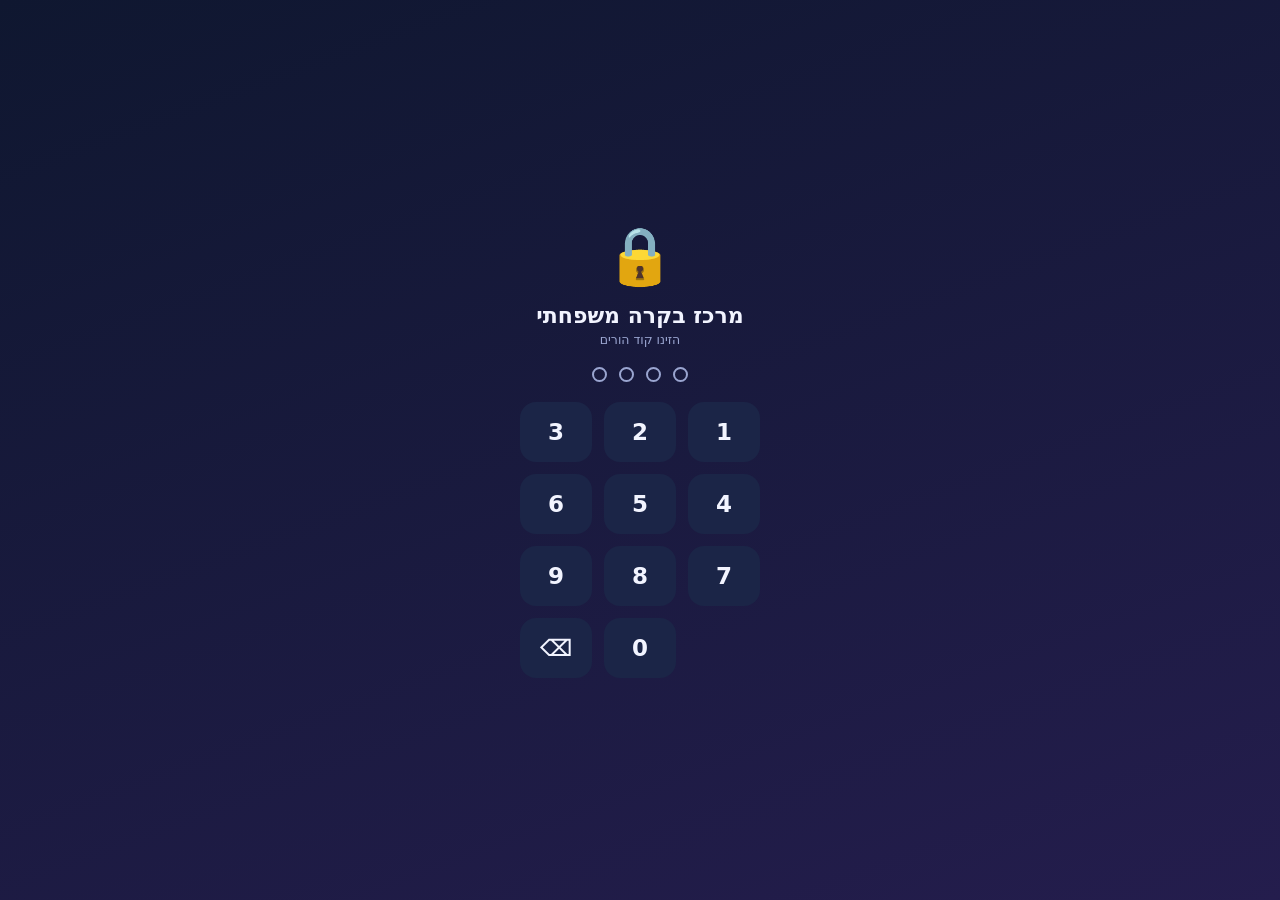
==== index.html @ f5204a2d "family control center hub + gatekeeper v1" ====
<!DOCTYPE html>
<html lang="he" dir="rtl">
<head>
<meta charset="utf-8">
<meta name="viewport" content="width=device-width,initial-scale=1,viewport-fit=cover">
<meta name="theme-color" content="#1e2a5a">
<title>מרכז בקרה משפחתי</title>
<link rel="manifest" href="manifest.webmanifest">
<link rel="icon" href="icon-192.png">
<link rel="apple-touch-icon" href="icon-192.png">
<style>
:root{--bg:#0f1730;--card:#1b2547;--card2:#232f5c;--txt:#f2f4ff;--dim:#9aa5d0;--acc:#ffd166;--ok:#4ade80;--bad:#f87171;--blue:#6aa9ff;}
*{box-sizing:border-box;margin:0;padding:0}
html{scroll-behavior:smooth}
body{font-family:system-ui,-apple-system,"Segoe UI",Arial,sans-serif;background:var(--bg);color:var(--txt);min-height:100vh;padding-bottom:76px}
header{background:linear-gradient(135deg,#1e2a5a,#3b2f6e);padding:18px 16px 14px;position:sticky;top:0;z-index:50;box-shadow:0 2px 12px rgba(0,0,0,.35)}
header h1{font-size:20px;font-weight:800}
header .sub{color:var(--dim);font-size:12px;margin-top:2px}
.wrap{padding:14px;max-width:560px;margin:0 auto}
.card{background:var(--card);border-radius:16px;padding:14px;margin-bottom:12px;box-shadow:0 2px 8px rgba(0,0,0,.25)}
.row{display:flex;align-items:center;gap:10px}
.between{justify-content:space-between}
.grow{flex:1}
.name{font-size:17px;font-weight:800}
.dim{color:var(--dim);font-size:12.5px}
.bar{height:9px;background:#0d1330;border-radius:99px;overflow:hidden;margin:8px 0 4px}
.bar>i{display:block;height:100%;background:var(--ok);border-radius:99px;transition:width .4s}
.bar.over>i{background:var(--bad)}
.chip{display:inline-block;background:var(--card2);border-radius:99px;padding:3px 10px;font-size:12px;font-weight:700;color:var(--acc)}
.live{display:inline-flex;align-items:center;gap:5px;color:var(--ok);font-size:12.5px;font-weight:700}
.dot{width:8px;height:8px;border-radius:50%;background:var(--ok);animation:p 1.2s infinite}
@keyframes p{50%{opacity:.3}}
button{font-family:inherit;cursor:pointer;border:none}
.btn{background:var(--card2);color:var(--txt);border-radius:12px;padding:9px 14px;font-size:14px;font-weight:700}
.btn.acc{background:var(--acc);color:#222}
.btn.bad{background:#4a1f2a;color:var(--bad)}
.btn.big{width:100%;padding:16px;font-size:18px;border-radius:16px;font-weight:800}
.btn.pause{background:linear-gradient(135deg,#e5484d,#b3353f);color:#fff}
.btn.resume{background:linear-gradient(135deg,#22a35a,#187a43);color:#fff}
.minibtns{display:flex;gap:6px;flex-wrap:wrap;margin-top:8px}
.minibtns .btn{padding:6px 10px;font-size:13px}
.appitem{display:flex;align-items:center;gap:12px;padding:10px 0;border-bottom:1px solid #2a3560}
.appitem:last-child{border-bottom:none}
.emoji{font-size:26px}
.sw{position:relative;width:46px;height:26px;background:#39406b;border-radius:99px;transition:.2s;flex-shrink:0}
.sw.on{background:var(--ok)}
.sw::after{content:'';position:absolute;top:3px;inset-inline-start:3px;width:20px;height:20px;border-radius:50%;background:#fff;transition:.2s}
.sw.on::after{transform:translateX(-20px)}
input,select{background:#0d1330;color:var(--txt);border:1px solid #39406b;border-radius:10px;padding:9px 10px;font-size:15px;font-family:inherit;width:100%}
input[type=time]{direction:ltr;text-align:center}
label{font-size:13px;color:var(--dim);display:block;margin:10px 0 4px}
nav{position:fixed;bottom:0;left:0;right:0;background:#141c3d;display:flex;border-top:1px solid #2a3560;z-index:60}
nav button{flex:1;background:none;color:var(--dim);padding:10px 4px 12px;font-size:12px;font-weight:700;display:flex;flex-direction:column;align-items:center;gap:3px}
nav button.on{color:var(--acc)}
nav button span{font-size:19px}
.toast{position:fixed;top:12px;left:50%;transform:translateX(-50%);background:var(--ok);color:#06270f;font-weight:800;padding:10px 18px;border-radius:99px;z-index:200;font-size:14px;box-shadow:0 4px 14px rgba(0,0,0,.4)}
table{width:100%;border-collapse:collapse;font-size:13.5px}
th,td{padding:7px 6px;text-align:center;border-bottom:1px solid #2a3560}
th{color:var(--dim);font-size:12px}
#lock{position:fixed;inset:0;background:linear-gradient(160deg,#0f1730,#241d4d);display:flex;flex-direction:column;align-items:center;justify-content:center;z-index:300;padding:24px}
#lock h2{font-size:22px;margin:14px 0 4px}
#pinDisp{display:flex;gap:12px;margin:20px 0}
#pinDisp i{width:15px;height:15px;border-radius:50%;border:2px solid var(--dim);display:block}
#pinDisp i.f{background:var(--acc);border-color:var(--acc)}
.pad{display:grid;grid-template-columns:repeat(3,72px);gap:12px}
.pad button{height:60px;border-radius:16px;background:var(--card);color:var(--txt);font-size:23px;font-weight:800}
.pad button:active{background:var(--card2)}
h3.sec{font-size:15px;color:var(--dim);margin:16px 2px 8px;font-weight:800}
a{color:var(--blue);text-decoration:none}
.openbtn{font-size:12.5px;color:var(--blue);font-weight:700;background:none;border:1px solid #39406b;border-radius:99px;padding:4px 12px}
</style>
</head>
<body>
<header><h1>🎛️ מרכז בקרה משפחתי</h1><div class="sub" id="hdrSub">טוען...</div></header>
<div class="wrap">

<section id="v-main">
  <div class="card">
    <button class="btn big pause" id="pauseBtn">⏸️ הפסקת הכל עכשיו</button>
    <div class="dim" style="margin-top:8px;text-align:center" id="pauseState"></div>
  </div>
  <h3 class="sec">הילדים היום</h3>
  <div id="kidsCards"></div>
</section>

<section id="v-apps" style="display:none">
  <h3 class="sec">אפליקציות מנוהלות (הפעלה/השבתה)</h3>
  <div class="card" id="managedApps"></div>
  <h3 class="sec">כל האפליקציות והמשחקים</h3>
  <div class="card" id="allApps"></div>
</section>

<section id="v-stats" style="display:none">
  <h3 class="sec">דקות משחק - 7 ימים אחרונים</h3>
  <div class="card" id="weekStats">טוען...</div>
  <h3 class="sec">היום - לפי אפליקציה</h3>
  <div class="card" id="appStats">טוען...</div>
</section>

<section id="v-set" style="display:none">
  <div class="card">
    <div class="name">חלון זמן מותר</div>
    <div class="row" style="margin-top:8px">
      <div class="grow"><label>מ-</label><input type="time" id="winStart"></div>
      <div class="grow"><label>עד</label><input type="time" id="winEnd"></div>
    </div>
    <label>מגבלה יומית רגילה (דקות)</label>
    <input type="number" id="defMin" min="0" max="600">
    <div style="margin-top:12px"><button class="btn acc" id="saveWin">שמירה</button></div>
  </div>
  <div class="card">
    <div class="name">קוד כניסה (PIN)</div>
    <label>קוד חדש (4 ספרות)</label>
    <input type="tel" id="newPin" maxlength="4" inputmode="numeric" style="direction:ltr;text-align:center">
    <div style="margin-top:12px"><button class="btn acc" id="savePin">שינוי קוד</button></div>
  </div>
  <div class="card">
    <div class="name">מגבלה אישית לכל ילד (דקות)</div>
    <div class="dim" style="margin-top:4px">ריק = המגבלה הרגילה</div>
    <div id="kidLimits"></div>
    <div style="margin-top:12px"><button class="btn acc" id="saveLimits">שמירה</button></div>
  </div>
</section>

</div>
<nav>
  <button class="on" data-v="v-main"><span>🏠</span>ראשי</button>
  <button data-v="v-apps"><span>🎮</span>אפליקציות</button>
  <button data-v="v-stats"><span>📊</span>סטטיסטיקה</button>
  <button data-v="v-set"><span>⚙️</span>הגדרות</button>
</nav>

<div id="lock">
  <div style="font-size:56px">🔒</div>
  <h2>מרכז בקרה משפחתי</h2>
  <div class="dim">הזינו קוד הורים</div>
  <div id="pinDisp"><i></i><i></i><i></i><i></i></div>
  <div class="pad" id="pad"></div>
</div>

<script>
'use strict';
var API='https://kvdb.io/NxA2jTKKEfbo8mJpDN6gkU';
var cfg=null,kidsToday={},liveMap={},bonusMap={};
function enc(p){return p.split('/').map(encodeURIComponent).join('/');}
function get(k){return fetch(API+'/'+enc(k),{cache:'no-store'}).then(function(r){return r.ok?r.text():'';}).catch(function(){return '';});}
function set(k,v){return fetch(API+'/'+enc(k),{method:'POST',body:String(v)}).then(function(r){return r.ok;}).catch(function(){return false;});}
function incr(k,d){return fetch(API+'/'+enc(k),{method:'PATCH',body:(d>=0?'+':'')+d}).then(function(r){if(!r.ok)return set(k,d);}).catch(function(){});}
function list(p){return fetch(API+'/?prefix='+encodeURIComponent(p),{cache:'no-store'}).then(function(r){return r.ok?r.text():'';}).then(function(t){return t?t.split('\n').filter(Boolean):[];}).catch(function(){return [];});}
function dayKey(d){d=d||new Date();return d.getFullYear()+('0'+(d.getMonth()+1)).slice(-2)+('0'+d.getDate()).slice(-2);}
function toast(t){var e=document.createElement('div');e.className='toast';e.textContent=t;document.body.appendChild(e);setTimeout(function(){e.remove();},2200);}
function saveCfg(){return set('cfg',JSON.stringify(cfg)).then(function(ok){toast(ok?'נשמר ✓':'שגיאה בשמירה');render();});}
function allowMin(k){var m=cfg.defaultMin||30;if(cfg.overrides&&cfg.overrides[k])m=cfg.overrides[k];return m;}
function allowSec(k){return allowMin(k)*60+(bonusMap[k]||0);}

function loadAll(){
  return get('cfg').then(function(t){
    if(t){try{cfg=JSON.parse(t);}catch(e){}}
    if(!cfg){document.getElementById('hdrSub').textContent='שגיאה בטעינת הנתונים - בדקו חיבור';return;}
    var d=dayKey(),jobs=[];
    cfg.kids.forEach(function(k){
      jobs.push(get('u/'+d+'/'+k).then(function(v){kidsToday[k]=parseInt(v,10)||0;}));
      jobs.push(get('b/'+d+'/'+k).then(function(v){bonusMap[k]=parseInt(v,10)||0;}));
      jobs.push(get('live/'+k).then(function(v){try{liveMap[k]=JSON.parse(v);}catch(e){liveMap[k]=null;}}));
    });
    return Promise.all(jobs).then(render);
  });
}
function appName(id){for(var i=0;i<cfg.apps.length;i++)if(cfg.apps[i].id===id)return cfg.apps[i].name;return id;}
function appEmoji(id){for(var i=0;i<cfg.apps.length;i++)if(cfg.apps[i].id===id)return cfg.apps[i].emoji||'🎮';return '🎮';}

function render(){
  if(!cfg)return;
  document.getElementById('hdrSub').textContent='חלון משחק: '+cfg.windowStart+' - '+cfg.windowEnd+' • מגבלה: '+cfg.defaultMin+' דקות';
  var paused=cfg.pauseUntil&&Date.now()<cfg.pauseUntil;
  var pb=document.getElementById('pauseBtn');
  pb.className='btn big '+(paused?'resume':'pause');
  pb.textContent=paused?'▶️ חזרה לפעילות':'⏸️ הפסקת הכל עכשיו';
  document.getElementById('pauseState').textContent=paused?'מושהה כרגע - כל האפליקציות חסומות':'';
  var kc=document.getElementById('kidsCards');kc.innerHTML='';
  cfg.kids.forEach(function(k){
    var used=kidsToday[k]||0,allow=allowSec(k),min=Math.floor(used/60),am=allowMin(k);
    var lv=liveMap[k],isLive=lv&&(Date.now()-lv.ts<120000);
    var pct=allow>0?Math.min(100,Math.round(used/allow*100)):(used>0?100:0);
    var c=document.createElement('div');c.className='card';
    c.innerHTML='<div class="row between"><div class="row"><div class="name">'+k+'</div>'+
      (isLive?'<span class="live"><span class="dot"></span>משחק/ת עכשיו '+appEmoji(lv.app)+' '+appName(lv.app)+'</span>':'')+
      '</div><span class="chip">'+min+' / '+am+' דקות</span></div>'+
      '<div class="bar'+(used>=allow?' over':'')+'"><i style="width:'+pct+'%"></i></div>'+
      '<div class="dim">'+(bonusMap[k]?(bonusMap[k]>0?'בונוס היום: +':'קיזוז היום: ')+Math.round(bonusMap[k]/60)+' דקות':'')+'</div>'+
      '<div class="minibtns">'+
      '<button class="btn" data-k="'+k+'" data-b="300">+5 בונוס</button>'+
      '<button class="btn" data-k="'+k+'" data-b="600">+10 בונוס</button>'+
      '<button class="btn bad" data-k="'+k+'" data-b="-300">-5 קיזוז</button>'+
      '<button class="btn bad" data-k="'+k+'" data-b="-600">-10 קיזוז</button></div>';
    kc.appendChild(c);
  });
  kc.querySelectorAll('button[data-b]').forEach(function(b){
    b.onclick=function(){
      incr('b/'+dayKey()+'/'+b.getAttribute('data-k'),+b.getAttribute('data-b')).then(function(){
        toast('עודכן ✓');loadAll();
      });
    };
  });
  var ma=document.getElementById('managedApps');ma.innerHTML='';
  var aa=document.getElementById('allApps');aa.innerHTML='';
  cfg.apps.forEach(function(a){
    if(a.managed){
      var d=document.createElement('div');d.className='appitem';
      d.innerHTML='<span class="emoji">'+a.emoji+'</span><div class="grow"><div style="font-weight:700">'+a.name+'</div><div class="dim">'+(a.enabled!==false?'פעיל':'מושבת')+'</div></div>';
      var sw=document.createElement('button');sw.className='sw'+(a.enabled!==false?' on':'');sw.setAttribute('aria-label','toggle');
      sw.onclick=function(){a.enabled=!(a.enabled!==false);saveCfg();};
      d.appendChild(sw);ma.appendChild(d);
    }
    var l=document.createElement('div');l.className='appitem';
    l.innerHTML='<span class="emoji">'+a.emoji+'</span><div class="grow"><div style="font-weight:700">'+a.name+'</div>'+(a.managed?'<div class="dim">מנוהלת עם מגבלות</div>':'<div class="dim">פתיחה חופשית</div>')+'</div>';
    var o=document.createElement('a');o.className='openbtn';o.href=a.url;o.target='_blank';o.rel='noopener';o.textContent='פתיחה';
    l.appendChild(o);aa.appendChild(l);
  });
  document.getElementById('winStart').value=cfg.windowStart||'13:00';
  document.getElementById('winEnd').value=cfg.windowEnd||'20:30';
  document.getElementById('defMin').value=cfg.defaultMin||30;
  var kl=document.getElementById('kidLimits');kl.innerHTML='';
  cfg.kids.forEach(function(k){
    var w=document.createElement('div');w.className='row';w.style.marginTop='8px';
    w.innerHTML='<div style="width:80px;font-weight:700">'+k+'</div><div class="grow"><input type="number" min="0" max="600" data-k="'+k+'" value="'+(cfg.overrides&&cfg.overrides[k]?cfg.overrides[k]:'')+'" placeholder="'+(cfg.defaultMin||30)+'"></div>';
    kl.appendChild(w);
  });
}

function renderStats(){
  if(!cfg)return;
  var days=[],i,d;
  for(i=6;i>=0;i--){d=new Date();d.setDate(d.getDate()-i);days.push(d);}
  var dayNames=['א׳','ב׳','ג׳','ד׳','ה׳','ו׳','ש׳'];
  var jobs={},keys=[];
  days.forEach(function(d){var dk=dayKey(d);cfg.kids.forEach(function(k){var key=dk+'|'+k;keys.push(key);jobs[key]=get('u/'+dk+'/'+k).then(function(v){return parseInt(v,10)||0;});});});
  var all=keys.map(function(k){return jobs[k];});
  Promise.all(all).then(function(vals){
    var M={};keys.forEach(function(k,ix){M[k]=vals[ix];});
    var h='<table><tr><th>יום</th>';cfg.kids.forEach(function(k){h+='<th>'+k+'</th>';});h+='</tr>';
    days.forEach(function(d){
      var dk=dayKey(d);h+='<tr><td>'+dayNames[d.getDay()]+' '+d.getDate()+'/'+(d.getMonth()+1)+'</td>';
      cfg.kids.forEach(function(k){var m=Math.floor((M[dk+'|'+k]||0)/60);h+='<td'+(m>0?' style="color:var(--acc);font-weight:700"':'')+'>'+(m||'-')+'</td>';});
      h+='</tr>';
    });
    document.getElementById('weekStats').innerHTML=h+'</table>';
  });
  var dk=dayKey();
  list('ua/'+dk).then(function(keys){
    if(!keys.length){document.getElementById('appStats').innerHTML='<div class="dim">עוד לא נרשם משחק היום</div>';return;}
    var prefix='ua/'+dk+'/';
    function sd(s){try{return decodeURIComponent(s);}catch(e){return s;}}
    var jobs=keys.map(function(x){
      var rest=x.indexOf(prefix)===0?x.slice(prefix.length):x;
      var segs=rest.split('/').map(sd);
      return get('ua/'+dk+'/'+segs.join('/')).then(function(v){return {path:segs.join('/'),sec:parseInt(v,10)||0};});
    });
    Promise.all(jobs).then(function(rows){
      var h='<table><tr><th>ילד/ה</th><th>אפליקציה</th><th>דקות</th></tr>';
      rows.sort(function(a,b){return b.sec-a.sec;});
      rows.forEach(function(r){var p=r.path.split('/');h+='<tr><td>'+p[0]+'</td><td>'+appEmoji(p.slice(1).join('/'))+' '+appName(p.slice(1).join('/'))+'</td><td style="color:var(--acc);font-weight:700">'+Math.max(1,Math.round(r.sec/60))+'</td></tr>';});
      document.getElementById('appStats').innerHTML=h+'</table>';
    });
  });
}

document.getElementById('pauseBtn').onclick=function(){
  if(!cfg)return;
  var paused=cfg.pauseUntil&&Date.now()<cfg.pauseUntil;
  cfg.pauseUntil=paused?0:Date.now()+24*3600*1000;
  saveCfg();
};
document.getElementById('saveWin').onclick=function(){
  cfg.windowStart=document.getElementById('winStart').value||'13:00';
  cfg.windowEnd=document.getElementById('winEnd').value||'20:30';
  cfg.defaultMin=parseInt(document.getElementById('defMin').value,10)||30;
  saveCfg();
};
document.getElementById('savePin').onclick=function(){
  var p=document.getElementById('newPin').value;
  if(!/^\d{4}$/.test(p)){toast('הקוד חייב להיות 4 ספרות');return;}
  cfg.pin=p;saveCfg();
};
document.getElementById('saveLimits').onclick=function(){
  cfg.overrides=cfg.overrides||{};
  document.querySelectorAll('#kidLimits input').forEach(function(inp){
    var k=inp.getAttribute('data-k');
    if(inp.value===''){delete cfg.overrides[k];}else{cfg.overrides[k]=parseInt(inp.value,10)||0;}
  });
  saveCfg();
};
document.querySelectorAll('nav button').forEach(function(b){
  b.onclick=function(){
    document.querySelectorAll('nav button').forEach(function(x){x.classList.remove('on');});
    b.classList.add('on');
    ['v-main','v-apps','v-stats','v-set'].forEach(function(v){document.getElementById(v).style.display='none';});
    document.getElementById(b.getAttribute('data-v')).style.display='';
    window.scrollTo(0,0);
    if(b.getAttribute('data-v')==='v-stats')renderStats();
  };
});

/* PIN lock */
var pin='',LOCK=document.getElementById('lock');
var pad=document.getElementById('pad');
'123456789 0'.split('').forEach(function(ch){
  if(ch===' '){pad.appendChild(document.createElement('span'));return;}
  var b=document.createElement('button');b.textContent=ch;
  b.onclick=function(){
    if(pin.length>=4)return;pin+=ch;drawPin();
    if(pin.length===4){
      get('cfg').then(function(t){
        var c=null;try{c=JSON.parse(t);}catch(e){}
        var want=(c&&c.pin)||'2580';
        if(pin===want){cfg=c;sessionStorage.setItem('hub_ok','1');LOCK.style.display='none';loadAll();setInterval(loadAll,30000);}
        else{pin='';drawPin();document.getElementById('pinDisp').animate([{transform:'translateX(0)'},{transform:'translateX(8px)'},{transform:'translateX(-8px)'},{transform:'translateX(0)'}],{duration:250});}
      });
    }
  };
  pad.appendChild(b);
});
var clr=document.createElement('button');clr.textContent='⌫';clr.onclick=function(){pin=pin.slice(0,-1);drawPin();};pad.appendChild(clr);
function drawPin(){var d=document.getElementById('pinDisp').children;for(var i=0;i<4;i++)d[i].className=i<pin.length?'f':'';}
if(sessionStorage.getItem('hub_ok')==='1'){LOCK.style.display='none';loadAll().then(function(){if(!cfg){LOCK.style.display='';}else setInterval(loadAll,30000);});}
window.addEventListener('pageshow',function(){if(cfg)loadAll();});
</script>
<script>
if('serviceWorker' in navigator){navigator.serviceWorker.register('sw.js').catch(function(){});}
</script>
</body>
</html>
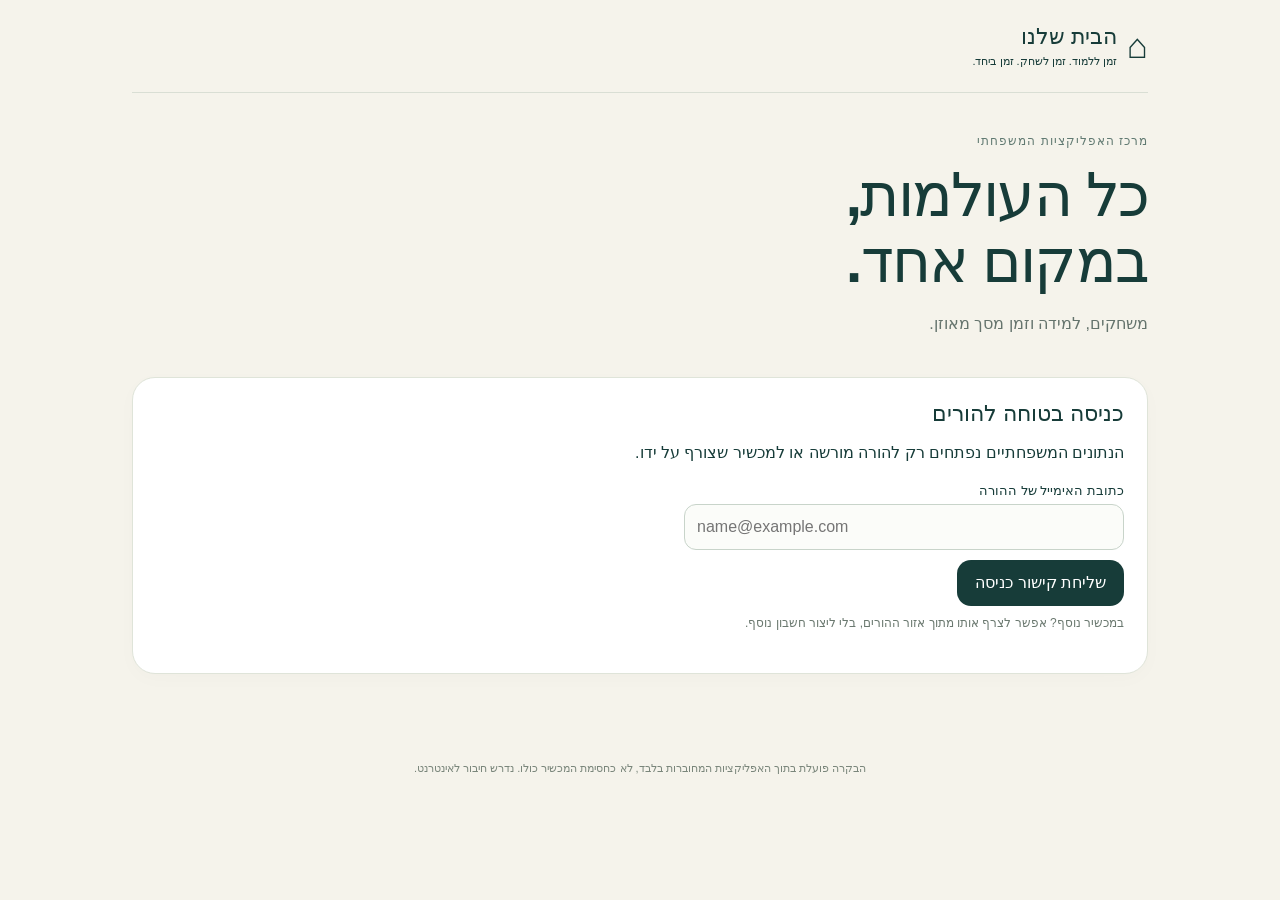
==== commit 18145f1a: "Secure family hub with authenticated parents and device pairing" ====
--- a/index.html
+++ b/index.html
@@ -1,332 +1,2 @@
-<!DOCTYPE html>
-<html lang="he" dir="rtl">
-<head>
-<meta charset="utf-8">
-<meta name="viewport" content="width=device-width,initial-scale=1,viewport-fit=cover">
-<meta name="theme-color" content="#1e2a5a">
-<title>מרכז בקרה משפחתי</title>
-<link rel="manifest" href="manifest.webmanifest">
-<link rel="icon" href="icon-192.png">
-<link rel="apple-touch-icon" href="icon-192.png">
-<style>
-:root{--bg:#0f1730;--card:#1b2547;--card2:#232f5c;--txt:#f2f4ff;--dim:#9aa5d0;--acc:#ffd166;--ok:#4ade80;--bad:#f87171;--blue:#6aa9ff;}
-*{box-sizing:border-box;margin:0;padding:0}
-html{scroll-behavior:smooth}
-body{font-family:system-ui,-apple-system,"Segoe UI",Arial,sans-serif;background:var(--bg);color:var(--txt);min-height:100vh;padding-bottom:76px}
-header{background:linear-gradient(135deg,#1e2a5a,#3b2f6e);padding:18px 16px 14px;position:sticky;top:0;z-index:50;box-shadow:0 2px 12px rgba(0,0,0,.35)}
-header h1{font-size:20px;font-weight:800}
-header .sub{color:var(--dim);font-size:12px;margin-top:2px}
-.wrap{padding:14px;max-width:560px;margin:0 auto}
-.card{background:var(--card);border-radius:16px;padding:14px;margin-bottom:12px;box-shadow:0 2px 8px rgba(0,0,0,.25)}
-.row{display:flex;align-items:center;gap:10px}
-.between{justify-content:space-between}
-.grow{flex:1}
-.name{font-size:17px;font-weight:800}
-.dim{color:var(--dim);font-size:12.5px}
-.bar{height:9px;background:#0d1330;border-radius:99px;overflow:hidden;margin:8px 0 4px}
-.bar>i{display:block;height:100%;background:var(--ok);border-radius:99px;transition:width .4s}
-.bar.over>i{background:var(--bad)}
-.chip{display:inline-block;background:var(--card2);border-radius:99px;padding:3px 10px;font-size:12px;font-weight:700;color:var(--acc)}
-.live{display:inline-flex;align-items:center;gap:5px;color:var(--ok);font-size:12.5px;font-weight:700}
-.dot{width:8px;height:8px;border-radius:50%;background:var(--ok);animation:p 1.2s infinite}
-@keyframes p{50%{opacity:.3}}
-button{font-family:inherit;cursor:pointer;border:none}
-.btn{background:var(--card2);color:var(--txt);border-radius:12px;padding:9px 14px;font-size:14px;font-weight:700}
-.btn.acc{background:var(--acc);color:#222}
-.btn.bad{background:#4a1f2a;color:var(--bad)}
-.btn.big{width:100%;padding:16px;font-size:18px;border-radius:16px;font-weight:800}
-.btn.pause{background:linear-gradient(135deg,#e5484d,#b3353f);color:#fff}
-.btn.resume{background:linear-gradient(135deg,#22a35a,#187a43);color:#fff}
-.minibtns{display:flex;gap:6px;flex-wrap:wrap;margin-top:8px}
-.minibtns .btn{padding:6px 10px;font-size:13px}
-.appitem{display:flex;align-items:center;gap:12px;padding:10px 0;border-bottom:1px solid #2a3560}
-.appitem:last-child{border-bottom:none}
-.emoji{font-size:26px}
-.sw{position:relative;width:46px;height:26px;background:#39406b;border-radius:99px;transition:.2s;flex-shrink:0}
-.sw.on{background:var(--ok)}
-.sw::after{content:'';position:absolute;top:3px;inset-inline-start:3px;width:20px;height:20px;border-radius:50%;background:#fff;transition:.2s}
-.sw.on::after{transform:translateX(-20px)}
-input,select{background:#0d1330;color:var(--txt);border:1px solid #39406b;border-radius:10px;padding:9px 10px;font-size:15px;font-family:inherit;width:100%}
-input[type=time]{direction:ltr;text-align:center}
-label{font-size:13px;color:var(--dim);display:block;margin:10px 0 4px}
-nav{position:fixed;bottom:0;left:0;right:0;background:#141c3d;display:flex;border-top:1px solid #2a3560;z-index:60}
-nav button{flex:1;background:none;color:var(--dim);padding:10px 4px 12px;font-size:12px;font-weight:700;display:flex;flex-direction:column;align-items:center;gap:3px}
-nav button.on{color:var(--acc)}
-nav button span{font-size:19px}
-.toast{position:fixed;top:12px;left:50%;transform:translateX(-50%);background:var(--ok);color:#06270f;font-weight:800;padding:10px 18px;border-radius:99px;z-index:200;font-size:14px;box-shadow:0 4px 14px rgba(0,0,0,.4)}
-table{width:100%;border-collapse:collapse;font-size:13.5px}
-th,td{padding:7px 6px;text-align:center;border-bottom:1px solid #2a3560}
-th{color:var(--dim);font-size:12px}
-#lock{position:fixed;inset:0;background:linear-gradient(160deg,#0f1730,#241d4d);display:flex;flex-direction:column;align-items:center;justify-content:center;z-index:300;padding:24px}
-#lock h2{font-size:22px;margin:14px 0 4px}
-#pinDisp{display:flex;gap:12px;margin:20px 0}
-#pinDisp i{width:15px;height:15px;border-radius:50%;border:2px solid var(--dim);display:block}
-#pinDisp i.f{background:var(--acc);border-color:var(--acc)}
-.pad{display:grid;grid-template-columns:repeat(3,72px);gap:12px}
-.pad button{height:60px;border-radius:16px;background:var(--card);color:var(--txt);font-size:23px;font-weight:800}
-.pad button:active{background:var(--card2)}
-h3.sec{font-size:15px;color:var(--dim);margin:16px 2px 8px;font-weight:800}
-a{color:var(--blue);text-decoration:none}
-.openbtn{font-size:12.5px;color:var(--blue);font-weight:700;background:none;border:1px solid #39406b;border-radius:99px;padding:4px 12px}
-</style>
-</head>
-<body>
-<header><h1>🎛️ מרכז בקרה משפחתי</h1><div class="sub" id="hdrSub">טוען...</div></header>
-<div class="wrap">
-
-<section id="v-main">
-  <div class="card">
-    <button class="btn big pause" id="pauseBtn">⏸️ הפסקת הכל עכשיו</button>
-    <div class="dim" style="margin-top:8px;text-align:center" id="pauseState"></div>
-  </div>
-  <h3 class="sec">הילדים היום</h3>
-  <div id="kidsCards"></div>
-</section>
-
-<section id="v-apps" style="display:none">
-  <h3 class="sec">אפליקציות מנוהלות (הפעלה/השבתה)</h3>
-  <div class="card" id="managedApps"></div>
-  <h3 class="sec">כל האפליקציות והמשחקים</h3>
-  <div class="card" id="allApps"></div>
-</section>
-
-<section id="v-stats" style="display:none">
-  <h3 class="sec">דקות משחק - 7 ימים אחרונים</h3>
-  <div class="card" id="weekStats">טוען...</div>
-  <h3 class="sec">היום - לפי אפליקציה</h3>
-  <div class="card" id="appStats">טוען...</div>
-</section>
-
-<section id="v-set" style="display:none">
-  <div class="card">
-    <div class="name">חלון זמן מותר</div>
-    <div class="row" style="margin-top:8px">
-      <div class="grow"><label>מ-</label><input type="time" id="winStart"></div>
-      <div class="grow"><label>עד</label><input type="time" id="winEnd"></div>
-    </div>
-    <label>מגבלה יומית רגילה (דקות)</label>
-    <input type="number" id="defMin" min="0" max="600">
-    <div style="margin-top:12px"><button class="btn acc" id="saveWin">שמירה</button></div>
-  </div>
-  <div class="card">
-    <div class="name">קוד כניסה (PIN)</div>
-    <label>קוד חדש (4 ספרות)</label>
-    <input type="tel" id="newPin" maxlength="4" inputmode="numeric" style="direction:ltr;text-align:center">
-    <div style="margin-top:12px"><button class="btn acc" id="savePin">שינוי קוד</button></div>
-  </div>
-  <div class="card">
-    <div class="name">מגבלה אישית לכל ילד (דקות)</div>
-    <div class="dim" style="margin-top:4px">ריק = המגבלה הרגילה</div>
-    <div id="kidLimits"></div>
-    <div style="margin-top:12px"><button class="btn acc" id="saveLimits">שמירה</button></div>
-  </div>
-</section>
-
-</div>
-<nav>
-  <button class="on" data-v="v-main"><span>🏠</span>ראשי</button>
-  <button data-v="v-apps"><span>🎮</span>אפליקציות</button>
-  <button data-v="v-stats"><span>📊</span>סטטיסטיקה</button>
-  <button data-v="v-set"><span>⚙️</span>הגדרות</button>
-</nav>
-
-<div id="lock">
-  <div style="font-size:56px">🔒</div>
-  <h2>מרכז בקרה משפחתי</h2>
-  <div class="dim">הזינו קוד הורים</div>
-  <div id="pinDisp"><i></i><i></i><i></i><i></i></div>
-  <div class="pad" id="pad"></div>
-</div>
-
-<script>
-'use strict';
-var API='https://kvdb.io/NxA2jTKKEfbo8mJpDN6gkU';
-var cfg=null,kidsToday={},liveMap={},bonusMap={};
-function enc(p){return p.split('/').map(encodeURIComponent).join('/');}
-function get(k){return fetch(API+'/'+enc(k),{cache:'no-store'}).then(function(r){return r.ok?r.text():'';}).catch(function(){return '';});}
-function set(k,v){return fetch(API+'/'+enc(k),{method:'POST',body:String(v)}).then(function(r){return r.ok;}).catch(function(){return false;});}
-function incr(k,d){return fetch(API+'/'+enc(k),{method:'PATCH',body:(d>=0?'+':'')+d}).then(function(r){if(!r.ok)return set(k,d);}).catch(function(){});}
-function list(p){return fetch(API+'/?prefix='+encodeURIComponent(p),{cache:'no-store'}).then(function(r){return r.ok?r.text():'';}).then(function(t){return t?t.split('\n').filter(Boolean):[];}).catch(function(){return [];});}
-function dayKey(d){d=d||new Date();return d.getFullYear()+('0'+(d.getMonth()+1)).slice(-2)+('0'+d.getDate()).slice(-2);}
-function toast(t){var e=document.createElement('div');e.className='toast';e.textContent=t;document.body.appendChild(e);setTimeout(function(){e.remove();},2200);}
-function saveCfg(){return set('cfg',JSON.stringify(cfg)).then(function(ok){toast(ok?'נשמר ✓':'שגיאה בשמירה');render();});}
-function allowMin(k){var m=cfg.defaultMin||30;if(cfg.overrides&&cfg.overrides[k])m=cfg.overrides[k];return m;}
-function allowSec(k){return allowMin(k)*60+(bonusMap[k]||0);}
-
-function loadAll(){
-  return get('cfg').then(function(t){
-    if(t){try{cfg=JSON.parse(t);}catch(e){}}
-    if(!cfg){document.getElementById('hdrSub').textContent='שגיאה בטעינת הנתונים - בדקו חיבור';return;}
-    var d=dayKey(),jobs=[];
-    cfg.kids.forEach(function(k){
-      jobs.push(get('u/'+d+'/'+k).then(function(v){kidsToday[k]=parseInt(v,10)||0;}));
-      jobs.push(get('b/'+d+'/'+k).then(function(v){bonusMap[k]=parseInt(v,10)||0;}));
-      jobs.push(get('live/'+k).then(function(v){try{liveMap[k]=JSON.parse(v);}catch(e){liveMap[k]=null;}}));
-    });
-    return Promise.all(jobs).then(render);
-  });
-}
-function appName(id){for(var i=0;i<cfg.apps.length;i++)if(cfg.apps[i].id===id)return cfg.apps[i].name;return id;}
-function appEmoji(id){for(var i=0;i<cfg.apps.length;i++)if(cfg.apps[i].id===id)return cfg.apps[i].emoji||'🎮';return '🎮';}
-
-function render(){
-  if(!cfg)return;
-  document.getElementById('hdrSub').textContent='חלון משחק: '+cfg.windowStart+' - '+cfg.windowEnd+' • מגבלה: '+cfg.defaultMin+' דקות';
-  var paused=cfg.pauseUntil&&Date.now()<cfg.pauseUntil;
-  var pb=document.getElementById('pauseBtn');
-  pb.className='btn big '+(paused?'resume':'pause');
-  pb.textContent=paused?'▶️ חזרה לפעילות':'⏸️ הפסקת הכל עכשיו';
-  document.getElementById('pauseState').textContent=paused?'מושהה כרגע - כל האפליקציות חסומות':'';
-  var kc=document.getElementById('kidsCards');kc.innerHTML='';
-  cfg.kids.forEach(function(k){
-    var used=kidsToday[k]||0,allow=allowSec(k),min=Math.floor(used/60),am=allowMin(k);
-    var lv=liveMap[k],isLive=lv&&(Date.now()-lv.ts<120000);
-    var pct=allow>0?Math.min(100,Math.round(used/allow*100)):(used>0?100:0);
-    var c=document.createElement('div');c.className='card';
-    c.innerHTML='<div class="row between"><div class="row"><div class="name">'+k+'</div>'+
-      (isLive?'<span class="live"><span class="dot"></span>משחק/ת עכשיו '+appEmoji(lv.app)+' '+appName(lv.app)+'</span>':'')+
-      '</div><span class="chip">'+min+' / '+am+' דקות</span></div>'+
-      '<div class="bar'+(used>=allow?' over':'')+'"><i style="width:'+pct+'%"></i></div>'+
-      '<div class="dim">'+(bonusMap[k]?(bonusMap[k]>0?'בונוס היום: +':'קיזוז היום: ')+Math.round(bonusMap[k]/60)+' דקות':'')+'</div>'+
-      '<div class="minibtns">'+
-      '<button class="btn" data-k="'+k+'" data-b="300">+5 בונוס</button>'+
-      '<button class="btn" data-k="'+k+'" data-b="600">+10 בונוס</button>'+
-      '<button class="btn bad" data-k="'+k+'" data-b="-300">-5 קיזוז</button>'+
-      '<button class="btn bad" data-k="'+k+'" data-b="-600">-10 קיזוז</button></div>';
-    kc.appendChild(c);
-  });
-  kc.querySelectorAll('button[data-b]').forEach(function(b){
-    b.onclick=function(){
-      incr('b/'+dayKey()+'/'+b.getAttribute('data-k'),+b.getAttribute('data-b')).then(function(){
-        toast('עודכן ✓');loadAll();
-      });
-    };
-  });
-  var ma=document.getElementById('managedApps');ma.innerHTML='';
-  var aa=document.getElementById('allApps');aa.innerHTML='';
-  cfg.apps.forEach(function(a){
-    if(a.managed){
-      var d=document.createElement('div');d.className='appitem';
-      d.innerHTML='<span class="emoji">'+a.emoji+'</span><div class="grow"><div style="font-weight:700">'+a.name+'</div><div class="dim">'+(a.enabled!==false?'פעיל':'מושבת')+'</div></div>';
-      var sw=document.createElement('button');sw.className='sw'+(a.enabled!==false?' on':'');sw.setAttribute('aria-label','toggle');
-      sw.onclick=function(){a.enabled=!(a.enabled!==false);saveCfg();};
-      d.appendChild(sw);ma.appendChild(d);
-    }
-    var l=document.createElement('div');l.className='appitem';
-    l.innerHTML='<span class="emoji">'+a.emoji+'</span><div class="grow"><div style="font-weight:700">'+a.name+'</div>'+(a.managed?'<div class="dim">מנוהלת עם מגבלות</div>':'<div class="dim">פתיחה חופשית</div>')+'</div>';
-    var o=document.createElement('a');o.className='openbtn';o.href=a.url;o.target='_blank';o.rel='noopener';o.textContent='פתיחה';
-    l.appendChild(o);aa.appendChild(l);
-  });
-  document.getElementById('winStart').value=cfg.windowStart||'13:00';
-  document.getElementById('winEnd').value=cfg.windowEnd||'20:30';
-  document.getElementById('defMin').value=cfg.defaultMin||30;
-  var kl=document.getElementById('kidLimits');kl.innerHTML='';
-  cfg.kids.forEach(function(k){
-    var w=document.createElement('div');w.className='row';w.style.marginTop='8px';
-    w.innerHTML='<div style="width:80px;font-weight:700">'+k+'</div><div class="grow"><input type="number" min="0" max="600" data-k="'+k+'" value="'+(cfg.overrides&&cfg.overrides[k]?cfg.overrides[k]:'')+'" placeholder="'+(cfg.defaultMin||30)+'"></div>';
-    kl.appendChild(w);
-  });
-}
-
-function renderStats(){
-  if(!cfg)return;
-  var days=[],i,d;
-  for(i=6;i>=0;i--){d=new Date();d.setDate(d.getDate()-i);days.push(d);}
-  var dayNames=['א׳','ב׳','ג׳','ד׳','ה׳','ו׳','ש׳'];
-  var jobs={},keys=[];
-  days.forEach(function(d){var dk=dayKey(d);cfg.kids.forEach(function(k){var key=dk+'|'+k;keys.push(key);jobs[key]=get('u/'+dk+'/'+k).then(function(v){return parseInt(v,10)||0;});});});
-  var all=keys.map(function(k){return jobs[k];});
-  Promise.all(all).then(function(vals){
-    var M={};keys.forEach(function(k,ix){M[k]=vals[ix];});
-    var h='<table><tr><th>יום</th>';cfg.kids.forEach(function(k){h+='<th>'+k+'</th>';});h+='</tr>';
-    days.forEach(function(d){
-      var dk=dayKey(d);h+='<tr><td>'+dayNames[d.getDay()]+' '+d.getDate()+'/'+(d.getMonth()+1)+'</td>';
-      cfg.kids.forEach(function(k){var m=Math.floor((M[dk+'|'+k]||0)/60);h+='<td'+(m>0?' style="color:var(--acc);font-weight:700"':'')+'>'+(m||'-')+'</td>';});
-      h+='</tr>';
-    });
-    document.getElementById('weekStats').innerHTML=h+'</table>';
-  });
-  var dk=dayKey();
-  list('ua/'+dk).then(function(keys){
-    if(!keys.length){document.getElementById('appStats').innerHTML='<div class="dim">עוד לא נרשם משחק היום</div>';return;}
-    var prefix='ua/'+dk+'/';
-    function sd(s){try{return decodeURIComponent(s);}catch(e){return s;}}
-    var jobs=keys.map(function(x){
-      var rest=x.indexOf(prefix)===0?x.slice(prefix.length):x;
-      var segs=rest.split('/').map(sd);
-      return get('ua/'+dk+'/'+segs.join('/')).then(function(v){return {path:segs.join('/'),sec:parseInt(v,10)||0};});
-    });
-    Promise.all(jobs).then(function(rows){
-      var h='<table><tr><th>ילד/ה</th><th>אפליקציה</th><th>דקות</th></tr>';
-      rows.sort(function(a,b){return b.sec-a.sec;});
-      rows.forEach(function(r){var p=r.path.split('/');h+='<tr><td>'+p[0]+'</td><td>'+appEmoji(p.slice(1).join('/'))+' '+appName(p.slice(1).join('/'))+'</td><td style="color:var(--acc);font-weight:700">'+Math.max(1,Math.round(r.sec/60))+'</td></tr>';});
-      document.getElementById('appStats').innerHTML=h+'</table>';
-    });
-  });
-}
-
-document.getElementById('pauseBtn').onclick=function(){
-  if(!cfg)return;
-  var paused=cfg.pauseUntil&&Date.now()<cfg.pauseUntil;
-  cfg.pauseUntil=paused?0:Date.now()+24*3600*1000;
-  saveCfg();
-};
-document.getElementById('saveWin').onclick=function(){
-  cfg.windowStart=document.getElementById('winStart').value||'13:00';
-  cfg.windowEnd=document.getElementById('winEnd').value||'20:30';
-  cfg.defaultMin=parseInt(document.getElementById('defMin').value,10)||30;
-  saveCfg();
-};
-document.getElementById('savePin').onclick=function(){
-  var p=document.getElementById('newPin').value;
-  if(!/^\d{4}$/.test(p)){toast('הקוד חייב להיות 4 ספרות');return;}
-  cfg.pin=p;saveCfg();
-};
-document.getElementById('saveLimits').onclick=function(){
-  cfg.overrides=cfg.overrides||{};
-  document.querySelectorAll('#kidLimits input').forEach(function(inp){
-    var k=inp.getAttribute('data-k');
-    if(inp.value===''){delete cfg.overrides[k];}else{cfg.overrides[k]=parseInt(inp.value,10)||0;}
-  });
-  saveCfg();
-};
-document.querySelectorAll('nav button').forEach(function(b){
-  b.onclick=function(){
-    document.querySelectorAll('nav button').forEach(function(x){x.classList.remove('on');});
-    b.classList.add('on');
-    ['v-main','v-apps','v-stats','v-set'].forEach(function(v){document.getElementById(v).style.display='none';});
-    document.getElementById(b.getAttribute('data-v')).style.display='';
-    window.scrollTo(0,0);
-    if(b.getAttribute('data-v')==='v-stats')renderStats();
-  };
-});
-
-/* PIN lock */
-var pin='',LOCK=document.getElementById('lock');
-var pad=document.getElementById('pad');
-'123456789 0'.split('').forEach(function(ch){
-  if(ch===' '){pad.appendChild(document.createElement('span'));return;}
-  var b=document.createElement('button');b.textContent=ch;
-  b.onclick=function(){
-    if(pin.length>=4)return;pin+=ch;drawPin();
-    if(pin.length===4){
-      get('cfg').then(function(t){
-        var c=null;try{c=JSON.parse(t);}catch(e){}
-        var want=(c&&c.pin)||'2580';
-        if(pin===want){cfg=c;sessionStorage.setItem('hub_ok','1');LOCK.style.display='none';loadAll();setInterval(loadAll,30000);}
-        else{pin='';drawPin();document.getElementById('pinDisp').animate([{transform:'translateX(0)'},{transform:'translateX(8px)'},{transform:'translateX(-8px)'},{transform:'translateX(0)'}],{duration:250});}
-      });
-    }
-  };
-  pad.appendChild(b);
-});
-var clr=document.createElement('button');clr.textContent='⌫';clr.onclick=function(){pin=pin.slice(0,-1);drawPin();};pad.appendChild(clr);
-function drawPin(){var d=document.getElementById('pinDisp').children;for(var i=0;i<4;i++)d[i].className=i<pin.length?'f':'';}
-if(sessionStorage.getItem('hub_ok')==='1'){LOCK.style.display='none';loadAll().then(function(){if(!cfg){LOCK.style.display='';}else setInterval(loadAll,30000);});}
-window.addEventListener('pageshow',function(){if(cfg)loadAll();});
-</script>
-<script>
-if('serviceWorker' in navigator){navigator.serviceWorker.register('sw.js').catch(function(){});}
-</script>
-</body>
-</html>
+<!doctype html>
+<html lang="he" dir="rtl"><head><meta charset="utf-8"><meta name="viewport" content="width=device-width,initial-scale=1,viewport-fit=cover"><meta name="theme-color" content="#173c39"><title>הבית שלנו | מרכז האפליקציות</title><link rel="manifest" href="manifest.json"><link rel="icon" href="icon-192.png"><link rel="stylesheet" href="style.css"><script src="config.js"></script><script src="supabase.js"></script><script src="qrcode.js"></script><script defer src="app.js"></script></head><body><div class="shell"><header><div class="brand">⌂ <span>הבית שלנו<small>זמן ללמוד. זמן לשחק. זמן ביחד.</small></span></div><button id="install" class="small" hidden>התקנה בטלפון</button></header><main id="main"><section class="hero"><span class="eyebrow">מרכז האפליקציות המשפחתי</span><h1>כל העולמות,<br>במקום אחד.</h1><p>משחקים, למידה וזמן מסך מאוזן.</p></section><section class="panel" id="login"><h2>כניסה בטוחה להורים</h2><p>הנתונים המשפחתיים נפתחים רק להורה מורשה או למכשיר שצורף על ידו.</p><form id="emailForm"><label for="email">כתובת האימייל של ההורה</label><input id="email" type="email" dir="ltr" autocomplete="email" required placeholder="name@example.com"><button type="submit">שליחת קישור כניסה</button></form><p class="muted">במכשיר נוסף? אפשר לצרף אותו מתוך אזור ההורים, בלי ליצור חשבון נוסף.</p></section><div id="content" hidden></div><p id="status" role="status" aria-live="polite"></p><footer>הבקרה פועלת בתוך האפליקציות המחוברות בלבד, לא כחסימת המכשיר כולו. נדרש חיבור לאינטרנט.</footer></main></div><dialog id="dialog"><div id="dialogBody"></div><button id="closeDialog" class="secondary">סגירה</button></dialog></body></html>
--- a/style.css
+++ b/style.css
@@ -0,0 +1 @@
+:root{font-family:Arial,'Noto Sans Hebrew',sans-serif;color:#173c39;background:#f5f3eb;font-synthesis:none}*{box-sizing:border-box}body{margin:0}button,input,select{font:inherit}button,a{touch-action:manipulation}button{border:0;border-radius:14px;padding:13px 18px;background:#173c39;color:white;cursor:pointer;min-height:46px;font-weight:700}button:hover{filter:brightness(1.1)}button:disabled{opacity:.55;cursor:wait}button.secondary,.small{background:#e8eee8;color:#173c39}.small{font-size:13px;padding:9px 12px}.danger{background:#a84336}.shell{max-width:1060px;margin:auto;padding:0 22px}header{display:flex;justify-content:space-between;align-items:center;padding:24px 0;border-bottom:1px solid #d9ded4;gap:14px}.brand{font-size:35px;display:flex;align-items:center;gap:10px}.brand span{font-size:22px;font-weight:bold}.brand small{display:block;font-size:11px;font-weight:normal;margin-top:5px}.hero{padding:38px 0 24px}.eyebrow{font-size:12px;letter-spacing:1px;color:#617a72}h1{font-size:clamp(36px,7vw,60px);letter-spacing:-1.8px;line-height:1.1;margin:14px 0 16px}p{line-height:1.65}.hero p{color:#65746d;margin:0}.panel{background:white;border:1px solid #dfe4d9;border-radius:23px;padding:23px;margin:16px 0 22px;box-shadow:0 5px 20px #173c3905}h2{font-size:22px;margin:0 0 13px}h3{font-size:17px;margin:0 0 10px}.panel p{margin:8px 0 16px}label{display:block;font-size:13px;margin:12px 0 6px}input,select{border:1px solid #c8d4ca;background:#fbfcf9;border-radius:12px;padding:12px;min-height:46px;max-width:100%;color:#173c39}input[type=email]{width:100%;max-width:440px;margin:0 0 10px}form button{display:block}.muted{color:#6b7970;font-size:12px}.toolbar,.row{display:flex;align-items:center;gap:10px;flex-wrap:wrap}.toolbar{justify-content:space-between;margin:15px 0}.tabs{display:flex;gap:7px}.tabs button{background:#e5eadd;color:#173c39}.tabs button.active{background:#173c39;color:white}.grid{display:grid;grid-template-columns:repeat(auto-fit,minmax(220px,1fr));gap:14px}.app{display:flex;flex-direction:column;min-height:190px;text-decoration:none;color:inherit;background:white;border:1px solid #dce3d5;border-radius:21px;padding:22px;position:relative}.app .emoji{font-size:32px;margin-bottom:17px}.app strong{font-size:18px;margin-bottom:7px}.app small{font-size:11px;color:#68776b;line-height:1.6}.app .go{align-self:flex-end;color:#326d56;margin-top:auto;padding-top:16px}.badge{background:#e6eddb;color:#3c654d;border-radius:20px;padding:5px 9px;font-size:11px}.badge.warn{background:#fff0d8;color:#87561a}.live{border-right:4px solid #75a780;padding-right:12px;margin:12px 0}.summary{display:flex;justify-content:space-between;gap:10px;align-items:center}.big{font-size:34px;font-weight:bold}progress{width:100%;height:9px;accent-color:#608467;margin:14px 0}hr{border:0;border-top:1px solid #e4e8df;margin:20px 0}.kid{background:#fff;border:1px solid #dce3d5;border-radius:22px;padding:20px}.kid button{font-size:13px;padding:10px 13px}.kid input{width:80px}.app-control{display:flex;justify-content:space-between;align-items:center;gap:15px;padding:13px 0;border-bottom:1px solid #e8ece3}.app-control:last-child{border:0}.app-control button{padding:9px 12px;min-height:40px;font-size:12px}.usage-row{display:flex;justify-content:space-between;font-size:13px;gap:12px;padding:10px 0;border-bottom:1px solid #e9ece5}.empty{color:#7e887f;font-size:13px;padding:12px 0}.notice{background:#edf0dc;border-radius:16px;padding:15px;font-size:13px;line-height:1.7}.hidden,[hidden]{display:none!important}#status{font-size:13px;min-height:24px;color:#a54435}footer{font-size:11px;color:#7a867b;text-align:center;line-height:1.7;padding:26px 12px 36px}dialog{border:1px solid #d9e1d4;border-radius:24px;padding:25px;width:min(94vw,470px);max-height:90vh;overflow:auto;color:#173c39}dialog::backdrop{background:#0c272b99}dialog input{width:100%}dialog canvas{max-width:100%;display:block;margin:20px auto}dialog button{margin-top:12px}.device-row{display:flex;justify-content:space-between;gap:15px;padding:12px 0;font-size:13px;border-bottom:1px solid #eee}.device-row button{font-size:11px;padding:8px}.error{color:#a84336}@media(max-width:540px){.shell{padding:0 17px}header{padding:20px 0}.brand span{font-size:20px}.brand small{font-size:10px}.hero{padding:30px 0 18px}.panel{padding:19px}.grid{grid-template-columns:repeat(2,minmax(0,1fr));gap:10px}.app{min-height:188px;padding:17px}.app strong{font-size:16px}.app .emoji{font-size:30px}.kids-grid{grid-template-columns:1fr}.toolbar{align-items:flex-start}.tabs button{font-size:13px;padding:11px 13px}.big{font-size:30px}}
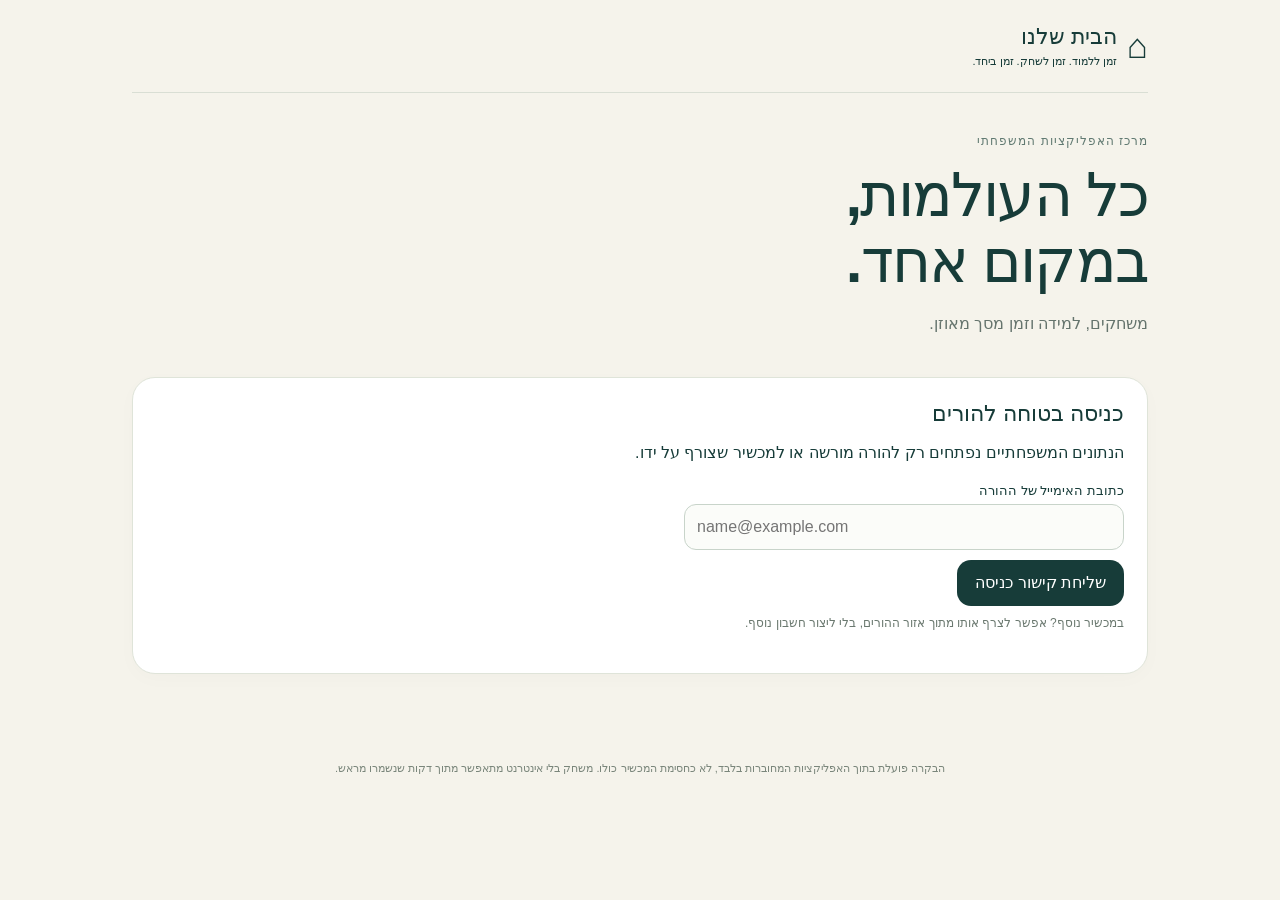
==== commit 1c1cf63b: "Offline play via reserved time leases + parent dashboard links and offline settings" ====
--- a/index.html
+++ b/index.html
@@ -1,2 +1,2 @@
 <!doctype html>
-<html lang="he" dir="rtl"><head><meta charset="utf-8"><meta name="viewport" content="width=device-width,initial-scale=1,viewport-fit=cover"><meta name="theme-color" content="#173c39"><title>הבית שלנו | מרכז האפליקציות</title><link rel="manifest" href="manifest.json"><link rel="icon" href="icon-192.png"><link rel="stylesheet" href="style.css"><script src="config.js"></script><script src="supabase.js"></script><script src="qrcode.js"></script><script defer src="app.js"></script></head><body><div class="shell"><header><div class="brand">⌂ <span>הבית שלנו<small>זמן ללמוד. זמן לשחק. זמן ביחד.</small></span></div><button id="install" class="small" hidden>התקנה בטלפון</button></header><main id="main"><section class="hero"><span class="eyebrow">מרכז האפליקציות המשפחתי</span><h1>כל העולמות,<br>במקום אחד.</h1><p>משחקים, למידה וזמן מסך מאוזן.</p></section><section class="panel" id="login"><h2>כניסה בטוחה להורים</h2><p>הנתונים המשפחתיים נפתחים רק להורה מורשה או למכשיר שצורף על ידו.</p><form id="emailForm"><label for="email">כתובת האימייל של ההורה</label><input id="email" type="email" dir="ltr" autocomplete="email" required placeholder="name@example.com"><button type="submit">שליחת קישור כניסה</button></form><p class="muted">במכשיר נוסף? אפשר לצרף אותו מתוך אזור ההורים, בלי ליצור חשבון נוסף.</p></section><div id="content" hidden></div><p id="status" role="status" aria-live="polite"></p><footer>הבקרה פועלת בתוך האפליקציות המחוברות בלבד, לא כחסימת המכשיר כולו. נדרש חיבור לאינטרנט.</footer></main></div><dialog id="dialog"><div id="dialogBody"></div><button id="closeDialog" class="secondary">סגירה</button></dialog></body></html>+<html lang="he" dir="rtl"><head><meta charset="utf-8"><meta name="viewport" content="width=device-width,initial-scale=1,viewport-fit=cover"><meta name="theme-color" content="#173c39"><title>הבית שלנו | מרכז האפליקציות</title><link rel="manifest" href="manifest.json"><link rel="icon" href="icon-192.png"><link rel="stylesheet" href="style.css"><script src="config.js"></script><script src="supabase.js"></script><script src="qrcode.js"></script><script defer src="app.js"></script></head><body><div class="shell"><header><div class="brand">⌂ <span>הבית שלנו<small>זמן ללמוד. זמן לשחק. זמן ביחד.</small></span></div><button id="install" class="small" hidden>התקנה בטלפון</button></header><main id="main"><section class="hero"><span class="eyebrow">מרכז האפליקציות המשפחתי</span><h1>כל העולמות,<br>במקום אחד.</h1><p>משחקים, למידה וזמן מסך מאוזן.</p></section><section class="panel" id="login"><h2>כניסה בטוחה להורים</h2><p>הנתונים המשפחתיים נפתחים רק להורה מורשה או למכשיר שצורף על ידו.</p><form id="emailForm"><label for="email">כתובת האימייל של ההורה</label><input id="email" type="email" dir="ltr" autocomplete="email" required placeholder="name@example.com"><button type="submit">שליחת קישור כניסה</button></form><p class="muted">במכשיר נוסף? אפשר לצרף אותו מתוך אזור ההורים, בלי ליצור חשבון נוסף.</p></section><div id="content" hidden></div><p id="status" role="status" aria-live="polite"></p><footer>הבקרה פועלת בתוך האפליקציות המחוברות בלבד, לא כחסימת המכשיר כולו. משחק בלי אינטרנט מתאפשר מתוך דקות שנשמרו מראש.</footer></main></div><dialog id="dialog"><div id="dialogBody"></div><button id="closeDialog" class="secondary">סגירה</button></dialog></body></html>
--- a/style.css
+++ b/style.css
@@ -1 +1,5 @@
-:root{font-family:Arial,'Noto Sans Hebrew',sans-serif;color:#173c39;background:#f5f3eb;font-synthesis:none}*{box-sizing:border-box}body{margin:0}button,input,select{font:inherit}button,a{touch-action:manipulation}button{border:0;border-radius:14px;padding:13px 18px;background:#173c39;color:white;cursor:pointer;min-height:46px;font-weight:700}button:hover{filter:brightness(1.1)}button:disabled{opacity:.55;cursor:wait}button.secondary,.small{background:#e8eee8;color:#173c39}.small{font-size:13px;padding:9px 12px}.danger{background:#a84336}.shell{max-width:1060px;margin:auto;padding:0 22px}header{display:flex;justify-content:space-between;align-items:center;padding:24px 0;border-bottom:1px solid #d9ded4;gap:14px}.brand{font-size:35px;display:flex;align-items:center;gap:10px}.brand span{font-size:22px;font-weight:bold}.brand small{display:block;font-size:11px;font-weight:normal;margin-top:5px}.hero{padding:38px 0 24px}.eyebrow{font-size:12px;letter-spacing:1px;color:#617a72}h1{font-size:clamp(36px,7vw,60px);letter-spacing:-1.8px;line-height:1.1;margin:14px 0 16px}p{line-height:1.65}.hero p{color:#65746d;margin:0}.panel{background:white;border:1px solid #dfe4d9;border-radius:23px;padding:23px;margin:16px 0 22px;box-shadow:0 5px 20px #173c3905}h2{font-size:22px;margin:0 0 13px}h3{font-size:17px;margin:0 0 10px}.panel p{margin:8px 0 16px}label{display:block;font-size:13px;margin:12px 0 6px}input,select{border:1px solid #c8d4ca;background:#fbfcf9;border-radius:12px;padding:12px;min-height:46px;max-width:100%;color:#173c39}input[type=email]{width:100%;max-width:440px;margin:0 0 10px}form button{display:block}.muted{color:#6b7970;font-size:12px}.toolbar,.row{display:flex;align-items:center;gap:10px;flex-wrap:wrap}.toolbar{justify-content:space-between;margin:15px 0}.tabs{display:flex;gap:7px}.tabs button{background:#e5eadd;color:#173c39}.tabs button.active{background:#173c39;color:white}.grid{display:grid;grid-template-columns:repeat(auto-fit,minmax(220px,1fr));gap:14px}.app{display:flex;flex-direction:column;min-height:190px;text-decoration:none;color:inherit;background:white;border:1px solid #dce3d5;border-radius:21px;padding:22px;position:relative}.app .emoji{font-size:32px;margin-bottom:17px}.app strong{font-size:18px;margin-bottom:7px}.app small{font-size:11px;color:#68776b;line-height:1.6}.app .go{align-self:flex-end;color:#326d56;margin-top:auto;padding-top:16px}.badge{background:#e6eddb;color:#3c654d;border-radius:20px;padding:5px 9px;font-size:11px}.badge.warn{background:#fff0d8;color:#87561a}.live{border-right:4px solid #75a780;padding-right:12px;margin:12px 0}.summary{display:flex;justify-content:space-between;gap:10px;align-items:center}.big{font-size:34px;font-weight:bold}progress{width:100%;height:9px;accent-color:#608467;margin:14px 0}hr{border:0;border-top:1px solid #e4e8df;margin:20px 0}.kid{background:#fff;border:1px solid #dce3d5;border-radius:22px;padding:20px}.kid button{font-size:13px;padding:10px 13px}.kid input{width:80px}.app-control{display:flex;justify-content:space-between;align-items:center;gap:15px;padding:13px 0;border-bottom:1px solid #e8ece3}.app-control:last-child{border:0}.app-control button{padding:9px 12px;min-height:40px;font-size:12px}.usage-row{display:flex;justify-content:space-between;font-size:13px;gap:12px;padding:10px 0;border-bottom:1px solid #e9ece5}.empty{color:#7e887f;font-size:13px;padding:12px 0}.notice{background:#edf0dc;border-radius:16px;padding:15px;font-size:13px;line-height:1.7}.hidden,[hidden]{display:none!important}#status{font-size:13px;min-height:24px;color:#a54435}footer{font-size:11px;color:#7a867b;text-align:center;line-height:1.7;padding:26px 12px 36px}dialog{border:1px solid #d9e1d4;border-radius:24px;padding:25px;width:min(94vw,470px);max-height:90vh;overflow:auto;color:#173c39}dialog::backdrop{background:#0c272b99}dialog input{width:100%}dialog canvas{max-width:100%;display:block;margin:20px auto}dialog button{margin-top:12px}.device-row{display:flex;justify-content:space-between;gap:15px;padding:12px 0;font-size:13px;border-bottom:1px solid #eee}.device-row button{font-size:11px;padding:8px}.error{color:#a84336}@media(max-width:540px){.shell{padding:0 17px}header{padding:20px 0}.brand span{font-size:20px}.brand small{font-size:10px}.hero{padding:30px 0 18px}.panel{padding:19px}.grid{grid-template-columns:repeat(2,minmax(0,1fr));gap:10px}.app{min-height:188px;padding:17px}.app strong{font-size:16px}.app .emoji{font-size:30px}.kids-grid{grid-template-columns:1fr}.toolbar{align-items:flex-start}.tabs button{font-size:13px;padding:11px 13px}.big{font-size:30px}}+:root{font-family:Arial,'Noto Sans Hebrew',sans-serif;color:#173c39;background:#f5f3eb;font-synthesis:none}*{box-sizing:border-box}body{margin:0}button,input,select{font:inherit}button,a{touch-action:manipulation}button{border:0;border-radius:14px;padding:13px 18px;background:#173c39;color:white;cursor:pointer;min-height:46px;font-weight:700}button:hover{filter:brightness(1.1)}button:disabled{opacity:.55;cursor:wait}button.secondary,.small{background:#e8eee8;color:#173c39}.small{font-size:13px;padding:9px 12px}.danger{background:#a84336}.shell{max-width:1060px;margin:auto;padding:0 22px}header{display:flex;justify-content:space-between;align-items:center;padding:24px 0;border-bottom:1px solid #d9ded4;gap:14px}.brand{font-size:35px;display:flex;align-items:center;gap:10px}.brand span{font-size:22px;font-weight:bold}.brand small{display:block;font-size:11px;font-weight:normal;margin-top:5px}.hero{padding:38px 0 24px}.eyebrow{font-size:12px;letter-spacing:1px;color:#617a72}h1{font-size:clamp(36px,7vw,60px);letter-spacing:-1.8px;line-height:1.1;margin:14px 0 16px}p{line-height:1.65}.hero p{color:#65746d;margin:0}.panel{background:white;border:1px solid #dfe4d9;border-radius:23px;padding:23px;margin:16px 0 22px;box-shadow:0 5px 20px #173c3905}h2{font-size:22px;margin:0 0 13px}h3{font-size:17px;margin:0 0 10px}.panel p{margin:8px 0 16px}label{display:block;font-size:13px;margin:12px 0 6px}input,select{border:1px solid #c8d4ca;background:#fbfcf9;border-radius:12px;padding:12px;min-height:46px;max-width:100%;color:#173c39}input[type=email]{width:100%;max-width:440px;margin:0 0 10px}form button{display:block}.muted{color:#6b7970;font-size:12px}.toolbar,.row{display:flex;align-items:center;gap:10px;flex-wrap:wrap}.toolbar{justify-content:space-between;margin:15px 0}.tabs{display:flex;gap:7px}.tabs button{background:#e5eadd;color:#173c39}.tabs button.active{background:#173c39;color:white}.grid{display:grid;grid-template-columns:repeat(auto-fit,minmax(220px,1fr));gap:14px}.app{display:flex;flex-direction:column;min-height:190px;text-decoration:none;color:inherit;background:white;border:1px solid #dce3d5;border-radius:21px;padding:22px;position:relative}.app .emoji{font-size:32px;margin-bottom:17px}.app strong{font-size:18px;margin-bottom:7px}.app small{font-size:11px;color:#68776b;line-height:1.6}.app .go{align-self:flex-end;color:#326d56;margin-top:auto;padding-top:16px}.badge{background:#e6eddb;color:#3c654d;border-radius:20px;padding:5px 9px;font-size:11px}.badge.warn{background:#fff0d8;color:#87561a}.live{border-right:4px solid #75a780;padding-right:12px;margin:12px 0}.summary{display:flex;justify-content:space-between;gap:10px;align-items:center}.big{font-size:34px;font-weight:bold}progress{width:100%;height:9px;accent-color:#608467;margin:14px 0}hr{border:0;border-top:1px solid #e4e8df;margin:20px 0}.kid{background:#fff;border:1px solid #dce3d5;border-radius:22px;padding:20px}.kid button{font-size:13px;padding:10px 13px}.kid input{width:80px}.app-control{display:flex;justify-content:space-between;align-items:center;gap:15px;padding:13px 0;border-bottom:1px solid #e8ece3}.app-control:last-child{border:0}.app-control button{padding:9px 12px;min-height:40px;font-size:12px}.usage-row{display:flex;justify-content:space-between;font-size:13px;gap:12px;padding:10px 0;border-bottom:1px solid #e9ece5}.empty{color:#7e887f;font-size:13px;padding:12px 0}.notice{background:#edf0dc;border-radius:16px;padding:15px;font-size:13px;line-height:1.7}.hidden,[hidden]{display:none!important}#status{font-size:13px;min-height:24px;color:#a54435}footer{font-size:11px;color:#7a867b;text-align:center;line-height:1.7;padding:26px 12px 36px}dialog{border:1px solid #d9e1d4;border-radius:24px;padding:25px;width:min(94vw,470px);max-height:90vh;overflow:auto;color:#173c39}dialog::backdrop{background:#0c272b99}dialog input{width:100%}dialog canvas{max-width:100%;display:block;margin:20px auto}dialog button{margin-top:12px}.device-row{display:flex;justify-content:space-between;gap:15px;padding:12px 0;font-size:13px;border-bottom:1px solid #eee}.device-row button{font-size:11px;padding:8px}.error{color:#a84336}@media(max-width:540px){.shell{padding:0 17px}header{padding:20px 0}.brand span{font-size:20px}.brand small{font-size:10px}.hero{padding:30px 0 18px}.panel{padding:19px}.grid{grid-template-columns:repeat(2,minmax(0,1fr));gap:10px}.app{min-height:188px;padding:17px}.app strong{font-size:16px}.app .emoji{font-size:30px}.kids-grid{grid-template-columns:1fr}.toolbar{align-items:flex-start}.tabs button{font-size:13px;padding:11px 13px}.big{font-size:30px}}
+.app-control svg{width:22px;height:22px;vertical-align:middle;margin-left:6px;flex-shrink:0}
+
+.linkbtn{display:inline-block;padding:10px 16px;border-radius:12px;border:1px solid #becbbf;color:#173c39;text-decoration:none;font:inherit;background:white}
+.switchrow{display:flex;align-items:center;gap:8px;padding:10px 0;font-weight:400}
